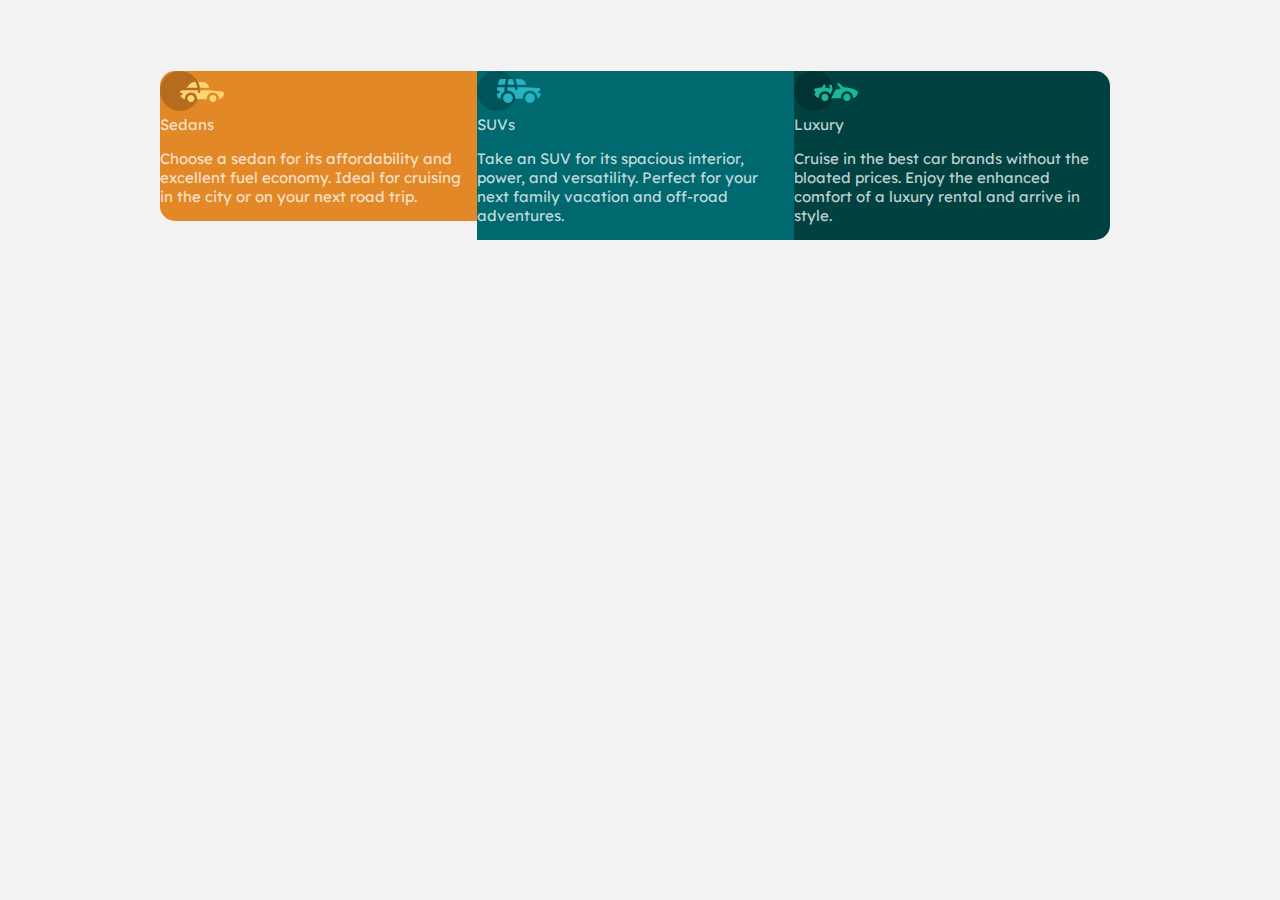
==== 3_column_preview_card_component_main/index.html @ a6bd2032 "3 Column card" ====
<!DOCTYPE html>
<html lang="en">
<head>
    <meta charset="UTF-8">
    <meta name="viewport" content="width=device-width, initial-scale=1.0"> <!-- displays site properly based on user's device -->

    <link rel="icon" type="image/png" sizes="32x32" href="./images/favicon-32x32.png">
    <link rel="stylesheet" href="css/styles.css">
<title>Frontend Mentor | 3-column preview card component</title>
</head>
    <body>
        <div class="row">
            <div class="col-desktop-4 col-mobile-12 sedan_card card">
                <div class="image_on_top">
                    <img src="images/icon-sedans.svg">
                </div>
                <div>
                    <span>Sedans</span>
                    <p>Choose a sedan for its affordability and excellent fuel economy. Ideal for cruising in the city or on your next road trip.</p>
                </div>
            </div>

            <div class="col-desktop-4 col-mobile-12 suv_card card">
                <div class="image_on_top">
                    <img src="images/icon-suvs.svg">
                </div>
                <div>
                    <span>SUVs</span>
                    <p>Take an SUV for its spacious interior, power, and versatility. Perfect for your next family vacation and off-road adventures.</p>
                </div>
            </div>

            <div class="col-desktop-4 col-mobile-12 luxury_card card">
                <div class="image_on_top">
                    <img src="images/icon-luxury.svg">
                </div>
                <div>
                    <span>Luxury</span>
                    <p>Cruise in the best car brands without the bloated prices. Enjoy the enhanced comfort of a luxury rental and arrive in style.</p>
                </div>
            </div>
        </div>
    </body>
</html>
---- 3_column_preview_card_component_main/css/styles.css ----
@import url('https://fonts.googleapis.com/css2?family=Big+Shoulders+Display:wght@702&family=Lexend+Deca&display=swap');
/* 
font-family: 'Big Shoulders Display', cursive;
font-family: 'Lexend Deca', sans-serif; */

body {
    background-color: hsl(0, 0%, 95%);
    align-items: center;
    font-size: 15px;
    font-family: 'Lexend Deca', sans-serif;
    font-weight: 400;
    color: hsla(0, 0%, 100%, 0.75);
}

.row {
    width: 100%;
    margin: 0 auto;
    padding: 5%;
    max-width: 960px;
    height: 100px;
}


.sedan_card {
    background-color: hsl(31, 77%, 52%);
}

.suv_card {
    background-color: hsl(184, 100%, 22%);
}

.luxury_card {
    background-color: hsl(179, 100%, 13%);
}



/*****Desktop*****/
@media (min-width: 375px) {
    .col-desktop-4 {
        float: left;
        width: 33%;
    }
    
    .sedan_card {
        border-bottom-left-radius: 15px;
        border-top-left-radius: 15px;
    }

    .luxury_card {
        border-top-right-radius: 15px;
        border-bottom-right-radius: 15px;
    }
}

/*****Mobile*****/
@media (max-width: 375px) {
    .col-mobile-12 {
        float: left;
        width: 100%;
    }
    
    .sedan_card {
        border-top-right-radius: 15px;
        border-top-left-radius: 15px;
    }

    .luxury_card {
        border-bottom-left-radius: 15px;
        border-bottom-right-radius: 15px;
    }
}
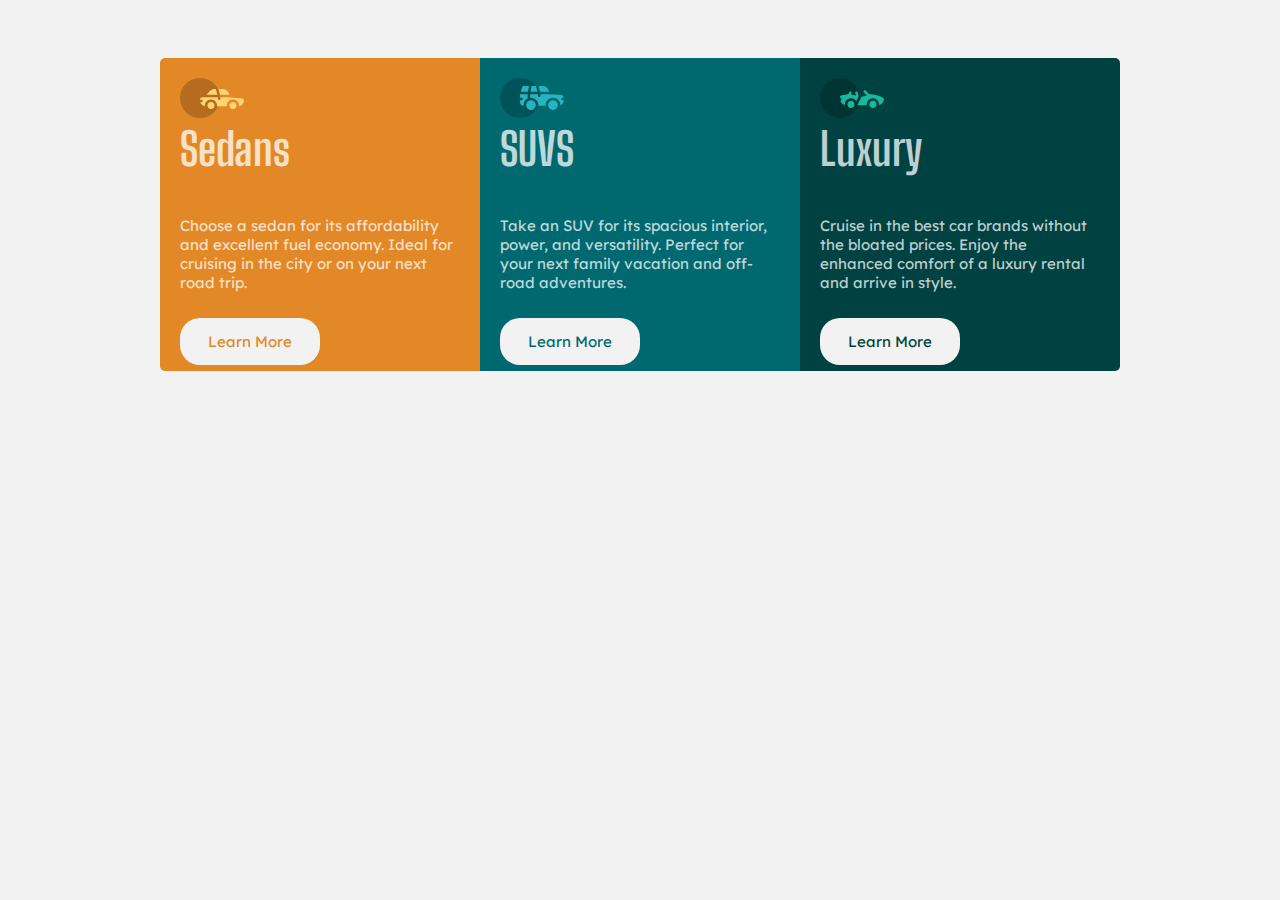
==== commit 60c9231b: "3 Column Card" ====
--- a/3_column_preview_card_component_main/index.html
+++ b/3_column_preview_card_component_main/index.html
@@ -9,35 +9,38 @@
 <title>Frontend Mentor | 3-column preview card component</title>
 </head>
     <body>
-        <div class="row">
-            <div class="col-desktop-4 col-mobile-12 sedan_card card">
-                <div class="image_on_top">
+        <div class="flex-container">
+            <div class="flex-item-left card">
+                <div>
                     <img src="images/icon-sedans.svg">
                 </div>
                 <div>
-                    <span>Sedans</span>
+                    <span class="card-name">Sedans</span>
                     <p>Choose a sedan for its affordability and excellent fuel economy. Ideal for cruising in the city or on your next road trip.</p>
                 </div>
+                <span class="learn-more left-learn-more">Learn More</span>
             </div>
 
-            <div class="col-desktop-4 col-mobile-12 suv_card card">
-                <div class="image_on_top">
+            <div class="flex-item-middle card">
+                <div>
                     <img src="images/icon-suvs.svg">
                 </div>
                 <div>
-                    <span>SUVs</span>
+                    <span class="card-name">SUVS</span>
                     <p>Take an SUV for its spacious interior, power, and versatility. Perfect for your next family vacation and off-road adventures.</p>
                 </div>
+                <span class="learn-more middle-learn-more">Learn More</span>
             </div>
 
-            <div class="col-desktop-4 col-mobile-12 luxury_card card">
-                <div class="image_on_top">
+            <div class="flex-item-right card">
+                <div>
                     <img src="images/icon-luxury.svg">
                 </div>
                 <div>
-                    <span>Luxury</span>
+                    <span class="card-name">Luxury</span>
                     <p>Cruise in the best car brands without the bloated prices. Enjoy the enhanced comfort of a luxury rental and arrive in style.</p>
                 </div>
+                <span class="learn-more right-learn-more">Learn More</span>
             </div>
         </div>
     </body>
--- a/3_column_preview_card_component_main/css/styles.css
+++ b/3_column_preview_card_component_main/css/styles.css
@@ -12,61 +12,96 @@
     color: hsla(0, 0%, 100%, 0.75);
 }
 
-.row {
-    width: 100%;
-    margin: 0 auto;
-    padding: 5%;
-    max-width: 960px;
-    height: 100px;
+p {
+    padding: 25px 0;
 }
 
+.card-name {
+    font-family: 'Big Shoulders Display', cursive;
+    font-weight: 700;
+    font-size: 300%;
+}
 
-.sedan_card {
+.flex-container {
+    display: flex;
+    flex-direction: row;
+    padding: 50px;
+    max-width: 960px;
+    margin: 0 auto;
+}
+
+.flex-item-left {
+    background-color: hsl(31, 77%, 52%);
+    padding: 20px;
+    flex: 33%;
+    border-bottom-left-radius: 5px;
+    border-top-left-radius: 5px;
+}
+
+.flex-item-middle {
+    background-color: hsl(184, 100%, 22%);
+    padding: 20px;
+    flex: 33%;
+}
+
+.flex-item-right {
+    background-color: hsl(179, 100%, 13%);
+    padding: 20px;
+    flex: 33%;
+    border-bottom-right-radius: 5px;
+    border-top-right-radius: 5px;
+}
+
+.learn-more {
+    border-radius: 20px;
+    background-color: hsl(0, 0%, 95%);
+    padding: 5% 10%;
+}
+
+.left-learn-more {
+    color: hsl(31, 77%, 52%);
+}
+
+.learn-more:hover {
+    border: 1px solid hsl(0, 0%, 95%);
+    color: hsl(0, 0%, 95%);
+    cursor: pointer;
+}
+
+.left-learn-more:hover {
     background-color: hsl(31, 77%, 52%);
 }
 
-.suv_card {
+.middle-learn-more {
+    color: hsl(184, 100%, 22%);
+}
+
+.middle-learn-more:hover {
     background-color: hsl(184, 100%, 22%);
 }
 
-.luxury_card {
-    background-color: hsl(179, 100%, 13%);
+.right-learn-more {
+    color: hsl(179, 100%, 13%);
 }
 
+.right-learn-more:hover {
+    background-color: hsl(179, 100%, 13%);
 
-
-/*****Desktop*****/
-@media (min-width: 375px) {
-    .col-desktop-4 {
-        float: left;
-        width: 33%;
-    }
-    
-    .sedan_card {
-        border-bottom-left-radius: 15px;
-        border-top-left-radius: 15px;
-    }
-
-    .luxury_card {
-        border-top-right-radius: 15px;
-        border-bottom-right-radius: 15px;
-    }
 }
 
 /*****Mobile*****/
 @media (max-width: 375px) {
-    .col-mobile-12 {
-        float: left;
-        width: 100%;
-    }
-    
-    .sedan_card {
-        border-top-right-radius: 15px;
-        border-top-left-radius: 15px;
+    .flex-container {
+        flex-direction: column;
     }
 
-    .luxury_card {
-        border-bottom-left-radius: 15px;
-        border-bottom-right-radius: 15px;
+    .flex-item-left {
+        border-top-right-radius: 5px;
+        border-bottom-left-radius: 0px;
+    }
+
+    .flex-item-right {
+        border-top-right-radius: 0px;
+        border-bottom-left-radius: 5px;
     }
 }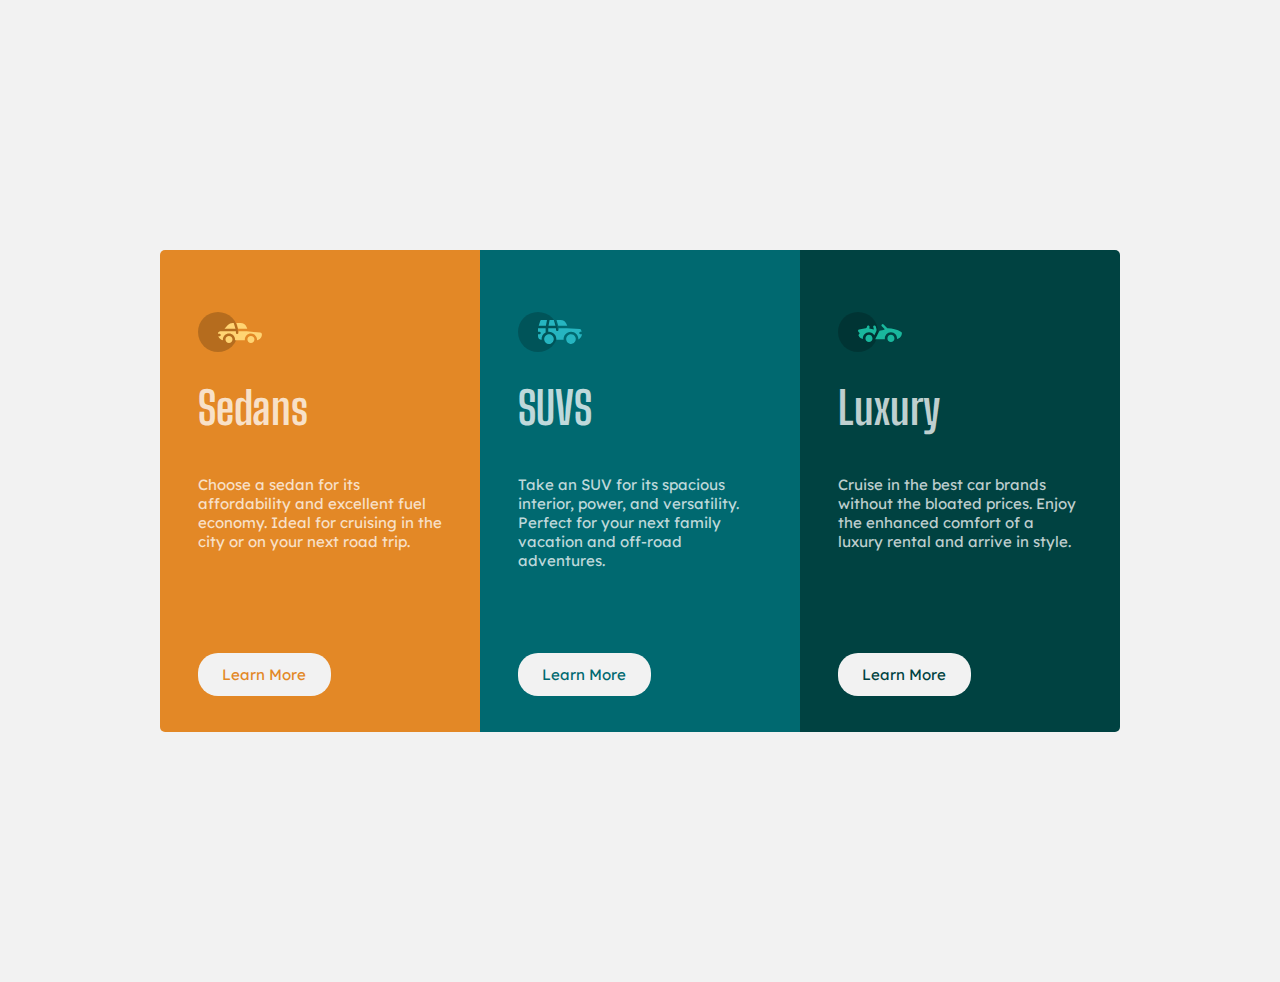
==== commit b8a85c87: "3 Column Card" ====
--- a/3_column_preview_card_component_main/index.html
+++ b/3_column_preview_card_component_main/index.html
@@ -10,8 +10,8 @@
 </head>
     <body>
         <div class="flex-container">
-            <div class="flex-item-left card">
-                <div>
+            <div class="flex-item-left">
+                <div class="image-on-top">
                     <img src="images/icon-sedans.svg">
                 </div>
                 <div>
@@ -21,8 +21,8 @@
                 <span class="learn-more left-learn-more">Learn More</span>
             </div>
 
-            <div class="flex-item-middle card">
-                <div>
+            <div class="flex-item-middle">
+                <div class="image-on-top">
                     <img src="images/icon-suvs.svg">
                 </div>
                 <div>
@@ -32,8 +32,8 @@
                 <span class="learn-more middle-learn-more">Learn More</span>
             </div>
 
-            <div class="flex-item-right card">
-                <div>
+            <div class="flex-item-right">
+                <div class="image-on-top">
                     <img src="images/icon-luxury.svg">
                 </div>
                 <div>
--- a/3_column_preview_card_component_main/css/styles.css
+++ b/3_column_preview_card_component_main/css/styles.css
@@ -14,6 +14,11 @@
 
 p {
     padding: 25px 0;
+    height: 150px;
+}
+
+.image-on-top {
+    padding: 10% 0;
 }
 
 .card-name {
@@ -27,27 +32,27 @@
     flex-direction: row;
     padding: 50px;
     max-width: 960px;
-    margin: 0 auto;
+    margin: 200px auto;
+}
+
+.flex-item-left, .flex-item-middle, .flex-item-right {
+    flex: 33%;
+    padding: 38px;
+    padding-bottom: 5%;
 }
 
 .flex-item-left {
     background-color: hsl(31, 77%, 52%);
-    padding: 20px;
-    flex: 33%;
     border-bottom-left-radius: 5px;
     border-top-left-radius: 5px;
 }
 
 .flex-item-middle {
     background-color: hsl(184, 100%, 22%);
-    padding: 20px;
-    flex: 33%;
 }
 
 .flex-item-right {
     background-color: hsl(179, 100%, 13%);
-    padding: 20px;
-    flex: 33%;
     border-bottom-right-radius: 5px;
     border-top-right-radius: 5px;
 }
@@ -56,6 +61,7 @@
     border-radius: 20px;
     background-color: hsl(0, 0%, 95%);
     padding: 5% 10%;
+    bottom: 5%;
 }
 
 .left-learn-more {
@@ -91,6 +97,10 @@
 
 /*****Mobile*****/
 @media (max-width: 375px) {
+    p{
+        height: 110px;
+    }
+
     .flex-container {
         flex-direction: column;
     }
